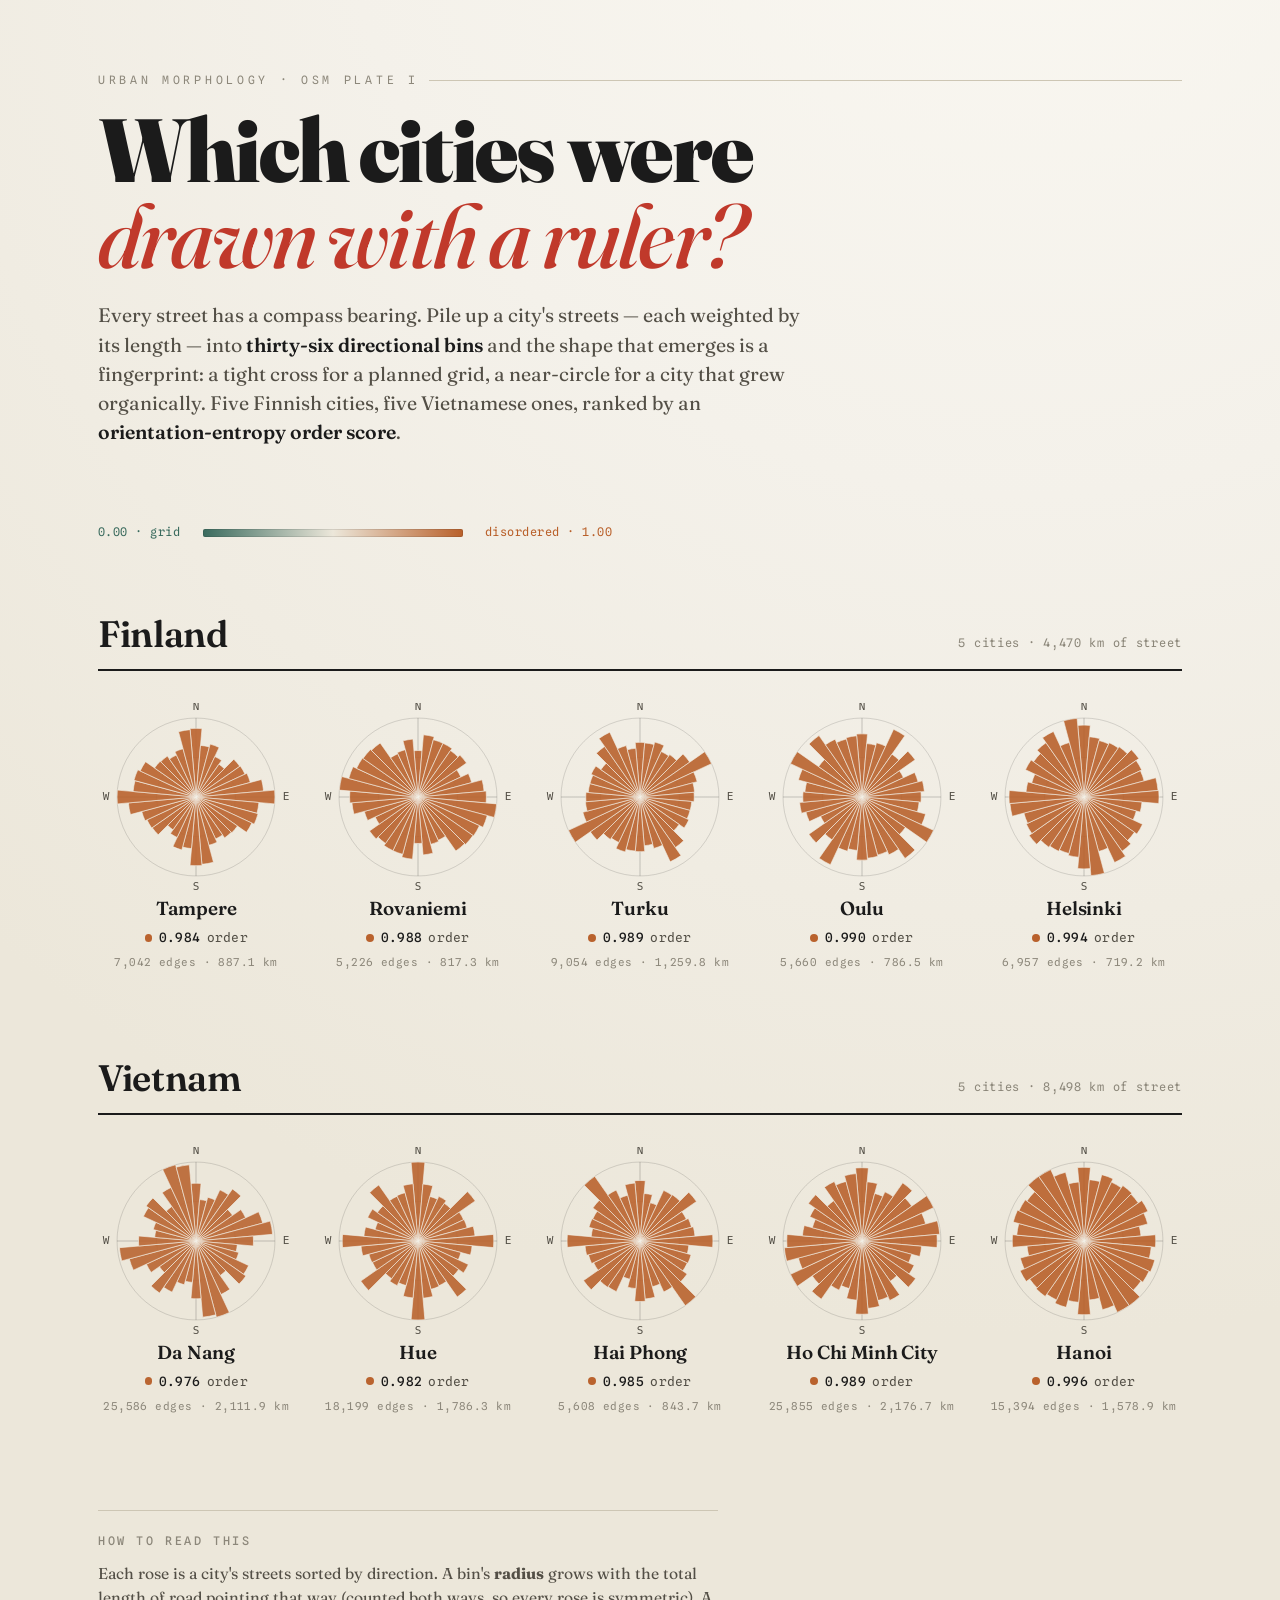
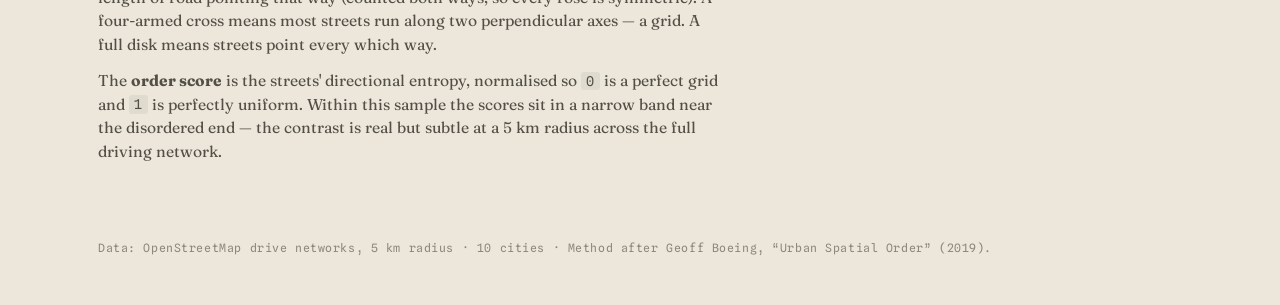
==== index.html @ ff9f31f8 "Street-orientation roses: Finland vs. Vietnam (interactive static site) Co-Authored-By: Claude Opus " ====
<!DOCTYPE html>
<html lang="en">
<head>
<meta charset="utf-8">
<meta name="viewport" content="width=device-width, initial-scale=1">
<title>Street Orientations — Finland vs. Vietnam</title>
<meta name="description" content="Length-weighted street-bearing rose plots for five Finnish and five Vietnamese cities, with an orientation-entropy order score.">
<link rel="preconnect" href="https://fonts.googleapis.com">
<link rel="preconnect" href="https://fonts.gstatic.com" crossorigin>
<link href="https://fonts.googleapis.com/css2?family=Fraunces:opsz,wght@9..144,400;9..144,500;9..144,600;9..144,900&family=Spline+Sans+Mono:wght@400;500&display=swap" rel="stylesheet">
<style>
  :root{
    --paper:#f4f1ea;
    --paper-deep:#ece7da;
    --ink:#1b1b1b;
    --ink-soft:#534f46;
    --ink-faint:#8c877a;
    --rule:#cdc6b4;
    --accent:#c0392b;           /* the project red */
    --grid:#3a6b5e;             /* "more ordered" end */
    --chaos:#b9602a;            /* "more disordered" end */
    --maxw:1180px;
  }
  *{box-sizing:border-box;}
  html{-webkit-text-size-adjust:100%;}
  body{
    margin:0;
    background:
      radial-gradient(120% 80% at 80% -10%, #faf8f2 0%, var(--paper) 45%, var(--paper-deep) 100%);
    color:var(--ink);
    font-family:"Fraunces", Georgia, serif;
    font-optical-sizing:auto;
    line-height:1.5;
    text-rendering:optimizeLegibility;
    -webkit-font-smoothing:antialiased;
  }
  .mono{font-family:"Spline Sans Mono", ui-monospace, monospace;}

  /* ---- masthead ---- */
  header.masthead{
    max-width:var(--maxw);
    margin:0 auto;
    padding:clamp(2.2rem,6vw,4.5rem) clamp(1.2rem,5vw,3rem) clamp(1.4rem,3vw,2.2rem);
  }
  .kicker{
    font-family:"Spline Sans Mono", monospace;
    font-size:.72rem;
    letter-spacing:.32em;
    text-transform:uppercase;
    color:var(--ink-faint);
    display:flex;
    gap:.9em;
    align-items:center;
    margin:0 0 1.1rem;
  }
  .kicker::after{content:"";flex:1;height:1px;background:var(--rule);}
  h1{
    font-weight:900;
    font-size:clamp(2.6rem,8vw,5.6rem);
    line-height:.96;
    letter-spacing:-.02em;
    margin:0;
    max-width:14ch;
  }
  h1 em{font-style:italic;font-weight:500;color:var(--accent);}
  .standfirst{
    margin:1.4rem 0 0;
    max-width:54ch;
    font-size:clamp(1.02rem,1.6vw,1.22rem);
    color:var(--ink-soft);
  }
  .standfirst b{font-weight:600;color:var(--ink);}

  /* ---- order-score legend ---- */
  .legend{
    max-width:var(--maxw);
    margin:clamp(1.6rem,4vw,2.6rem) auto 0;
    padding:0 clamp(1.2rem,5vw,3rem);
    display:flex;
    flex-wrap:wrap;
    gap:.6rem 1.4rem;
    align-items:center;
  }
  .scalebar{
    height:.5rem;width:min(260px,42vw);border-radius:2px;
    background:linear-gradient(90deg,var(--grid),var(--paper-deep) 50%,var(--chaos));
    box-shadow:inset 0 0 0 1px rgba(27,27,27,.12);
  }
  .legend .lab{font-family:"Spline Sans Mono",monospace;font-size:.74rem;letter-spacing:.04em;color:var(--ink-soft);}
  .legend .lab.lo{color:var(--grid);}
  .legend .lab.hi{color:var(--chaos);}

  /* ---- country plates ---- */
  main{max-width:var(--maxw);margin:0 auto;padding:0 clamp(1.2rem,5vw,3rem) 4rem;}
  .plate{margin-top:clamp(2.4rem,6vw,4rem);}
  .plate-head{
    display:flex;align-items:baseline;gap:1rem;
    border-bottom:2px solid var(--ink);
    padding-bottom:.5rem;margin-bottom:1.6rem;
  }
  .plate-head h2{
    font-size:clamp(1.5rem,3.2vw,2.3rem);font-weight:600;margin:0;letter-spacing:-.01em;
  }
  .plate-head .meta{font-family:"Spline Sans Mono",monospace;font-size:.74rem;color:var(--ink-faint);letter-spacing:.06em;margin-left:auto;}

  .roses{
    display:grid;
    grid-template-columns:repeat(auto-fill,minmax(190px,1fr));
    gap:clamp(1rem,2.4vw,2rem) clamp(.8rem,2vw,1.6rem);
  }
  figure.rose{
    margin:0;display:flex;flex-direction:column;align-items:center;gap:.5rem;
    padding:.4rem .2rem .9rem;border-radius:4px;
    transition:background .25s ease;cursor:default;
  }
  figure.rose:hover,figure.rose:focus-within{background:rgba(27,27,27,.035);}
  figure.rose canvas{width:100%;height:auto;aspect-ratio:1;max-width:188px;display:block;}
  .city{font-size:1.18rem;font-weight:600;letter-spacing:-.01em;line-height:1.1;text-align:center;}
  .score{
    font-family:"Spline Sans Mono",monospace;font-size:.8rem;letter-spacing:.02em;
    display:flex;align-items:center;gap:.5em;color:var(--ink-soft);
  }
  .score .dot{width:.62em;height:.62em;border-radius:50%;flex:none;}
  .score .val{font-weight:500;color:var(--ink);}
  .stat{font-family:"Spline Sans Mono",monospace;font-size:.68rem;color:var(--ink-faint);letter-spacing:.04em;}

  /* ---- method note + footer ---- */
  .note{
    max-width:62ch;margin:clamp(3rem,7vw,5rem) 0 0;
    font-size:.98rem;color:var(--ink-soft);
    border-top:1px solid var(--rule);padding-top:1.4rem;
  }
  .note h3{font-family:"Spline Sans Mono",monospace;font-size:.74rem;letter-spacing:.22em;text-transform:uppercase;color:var(--ink-faint);font-weight:500;margin:0 0 .7rem;}
  .note p{margin:0 0 .8rem;}
  .note code{font-family:"Spline Sans Mono",monospace;font-size:.86em;background:rgba(27,27,27,.06);padding:.1em .4em;border-radius:3px;}
  footer{max-width:var(--maxw);margin:0 auto;padding:0 clamp(1.2rem,5vw,3rem) 3rem;color:var(--ink-faint);font-family:"Spline Sans Mono",monospace;font-size:.72rem;letter-spacing:.05em;}
  footer a{color:var(--ink-soft);}

  .loading{max-width:var(--maxw);margin:3rem auto;padding:0 3rem;color:var(--ink-faint);font-family:"Spline Sans Mono",monospace;}

  @media (prefers-reduced-motion:reduce){
    *{transition:none!important;animation:none!important;}
  }
</style>
</head>
<body>
<header class="masthead">
  <p class="kicker">Urban Morphology · OSM Plate I</p>
  <h1 id="title">Which cities were <em>drawn with a ruler?</em></h1>
  <p class="standfirst" id="standfirst">
    Every street has a compass bearing. Pile up a city's streets — each weighted by its
    length — into <b>thirty-six directional bins</b> and the shape that emerges is a fingerprint:
    a tight cross for a planned grid, a near-circle for a city that grew organically.
    Five Finnish cities, five Vietnamese ones, ranked by an <b>orientation-entropy order score</b>.
  </p>
</header>

<div class="legend" aria-hidden="true">
  <span class="lab lo">0.00 · grid</span>
  <span class="scalebar"></span>
  <span class="lab hi">disordered · 1.00</span>
</div>

<main id="plates">
  <p class="loading">Drawing roses…</p>
</main>

<footer>
  <span id="srcline">Data: OpenStreetMap drive networks, 5 km radius · </span>
  Method after Geoff Boeing, “Urban Spatial Order” (2019).
</footer>

<script>
const NS = 36;                 // bins
const TAU = Math.PI * 2;

// Map order score (0..1) onto the grid→chaos diverging colour, matching the legend.
function scoreColor(s){
  // anchor points in the same family as --grid / --chaos
  const grid  = [58,107,94];   // #3a6b5e
  const paper = [205,198,180];
  const chaos = [185,96,42];   // #b9602a
  let a,b,t;
  if(s < 0.5){ a=grid; b=paper; t=s/0.5; }
  else       { a=paper; b=chaos; t=(s-0.5)/0.5; }
  const m=i=>Math.round(a[i]+(b[i]-a[i])*t);
  return `rgb(${m(0)},${m(1)},${m(2)})`;
}

// Draw one length-weighted rose. Compass convention: bin i centred on i*10°,
// North up, clockwise — identical to the matplotlib version.
function drawRose(canvas, dist, color){
  const dpr = Math.min(window.devicePixelRatio||1, 2);
  const size = 188;
  canvas.width = size*dpr; canvas.height = size*dpr;
  const ctx = canvas.getContext("2d");
  ctx.scale(dpr,dpr);
  const cx=size/2, cy=size/2, R=size*0.42;
  const maxw = Math.max(...dist, 1e-9);

  // faint compass rings + cardinal ticks
  ctx.strokeStyle="rgba(27,27,27,0.14)";
  ctx.lineWidth=1;
  for(const f of [0.5,1.0]){
    ctx.beginPath(); ctx.arc(cx,cy,R*f,0,TAU); ctx.stroke();
  }
  ctx.strokeStyle="rgba(27,27,27,0.22)";
  for(let k=0;k<4;k++){
    const ang=-Math.PI/2 + k*Math.PI/2;        // N,E,S,W in screen space
    ctx.beginPath();
    ctx.moveTo(cx,cy);
    ctx.lineTo(cx+Math.cos(ang)*R, cy+Math.sin(ang)*R);
    ctx.stroke();
  }

  // wedges
  const bin = TAU/NS;
  for(let i=0;i<NS;i++){
    const r = R*Math.sqrt(dist[i]/maxw);       // sqrt → area-proportional, like a histogram on a disk
    if(r<=0) continue;
    // compass angle of bin centre = i*10°, North up & clockwise:
    const centre = -Math.PI/2 + (i*bin);       // screen: 0 at North, increasing clockwise
    const a0 = centre - bin/2, a1 = centre + bin/2;
    ctx.beginPath();
    ctx.moveTo(cx,cy);
    ctx.arc(cx,cy,r,a0,a1);
    ctx.closePath();
    ctx.fillStyle=color;
    ctx.globalAlpha=0.9;
    ctx.fill();
    ctx.globalAlpha=1;
    ctx.strokeStyle="#f4f1ea";   /* paper, to separate adjacent wedges */
    ctx.lineWidth=0.6;
    ctx.stroke();
  }

  // cardinal letters
  ctx.fillStyle="#534f46";
  ctx.font="500 11px 'Spline Sans Mono', monospace";
  ctx.textAlign="center"; ctx.textBaseline="middle";
  const off=R+11;
  ctx.fillText("N",cx,cy-off);
  ctx.fillText("S",cx,cy+off);
  ctx.fillText("E",cx+off,cy);
  ctx.fillText("W",cx-off,cy);
}

function plate(country, cities){
  const sec=document.createElement("section");
  sec.className="plate";
  const totalKm = cities.reduce((s,c)=>s+(c.total_km||0),0);
  sec.innerHTML=`
    <div class="plate-head">
      <h2>${country}</h2>
      <span class="meta">${cities.length} cities · ${Math.round(totalKm).toLocaleString()} km of street</span>
    </div>
    <div class="roses"></div>`;
  const grid=sec.querySelector(".roses");
  for(const c of cities){
    const fig=document.createElement("figure");
    fig.className="rose";
    fig.tabIndex=0;
    const col=scoreColor(c.order_score);
    fig.innerHTML=`
      <canvas role="img" aria-label="${c.name}: order score ${c.order_score.toFixed(2)}"></canvas>
      <figcaption class="city">${c.name}</figcaption>
      <div class="score"><span class="dot" style="background:${col}"></span><span class="val">${c.order_score.toFixed(3)}</span> order</div>
      <div class="stat">${c.edges.toLocaleString()} edges · ${c.total_km.toLocaleString()} km</div>`;
    grid.appendChild(fig);
    drawRose(fig.querySelector("canvas"), c.dist, col);
  }
  return sec;
}

fetch("data.json")
  .then(r=>{ if(!r.ok) throw new Error(r.status); return r.json(); })
  .then(d=>{
    document.title = d.title + " — Finland vs. Vietnam";
    document.getElementById("srcline").textContent =
      `Data: OpenStreetMap drive networks, 5 km radius · ${d.cities.length} cities · `;
    const main=document.getElementById("plates");
    main.innerHTML="";
    // order: most-ordered first within each country, countries in data order
    const order = ["Finland","Vietnam"];
    const present = [...new Set(d.cities.map(c=>c.country))];
    const seq = [...order.filter(c=>present.includes(c)), ...present.filter(c=>!order.includes(c))];
    for(const country of seq){
      const cs=d.cities.filter(c=>c.country===country)
                       .sort((a,b)=>a.order_score-b.order_score);
      main.appendChild(plate(country,cs));
    }
    // method note
    const note=document.createElement("aside");
    note.className="note";
    note.innerHTML=`
      <h3>How to read this</h3>
      <p>Each rose is a city's streets sorted by direction. A bin's <b>radius</b> grows with the
      total length of road pointing that way (counted both ways, so every rose is symmetric).
      A four-armed cross means most streets run along two perpendicular axes — a grid.
      A full disk means streets point every which way.</p>
      <p>The <b>order score</b> is the streets' directional entropy, normalised so
      <code>0</code> is a perfect grid and <code>1</code> is perfectly uniform. Within this
      sample the scores sit in a narrow band near the disordered end — the contrast is real but
      subtle at a 5&nbsp;km radius across the full driving network.</p>`;
    main.appendChild(note);
  })
  .catch(e=>{
    document.getElementById("plates").innerHTML=
      `<p class="loading">Couldn't load <code>data.json</code> (${e.message}). Serve this folder over HTTP, e.g. <code>python -m http.server</code>, rather than opening the file directly.</p>`;
  });
</script>
</body>
</html>
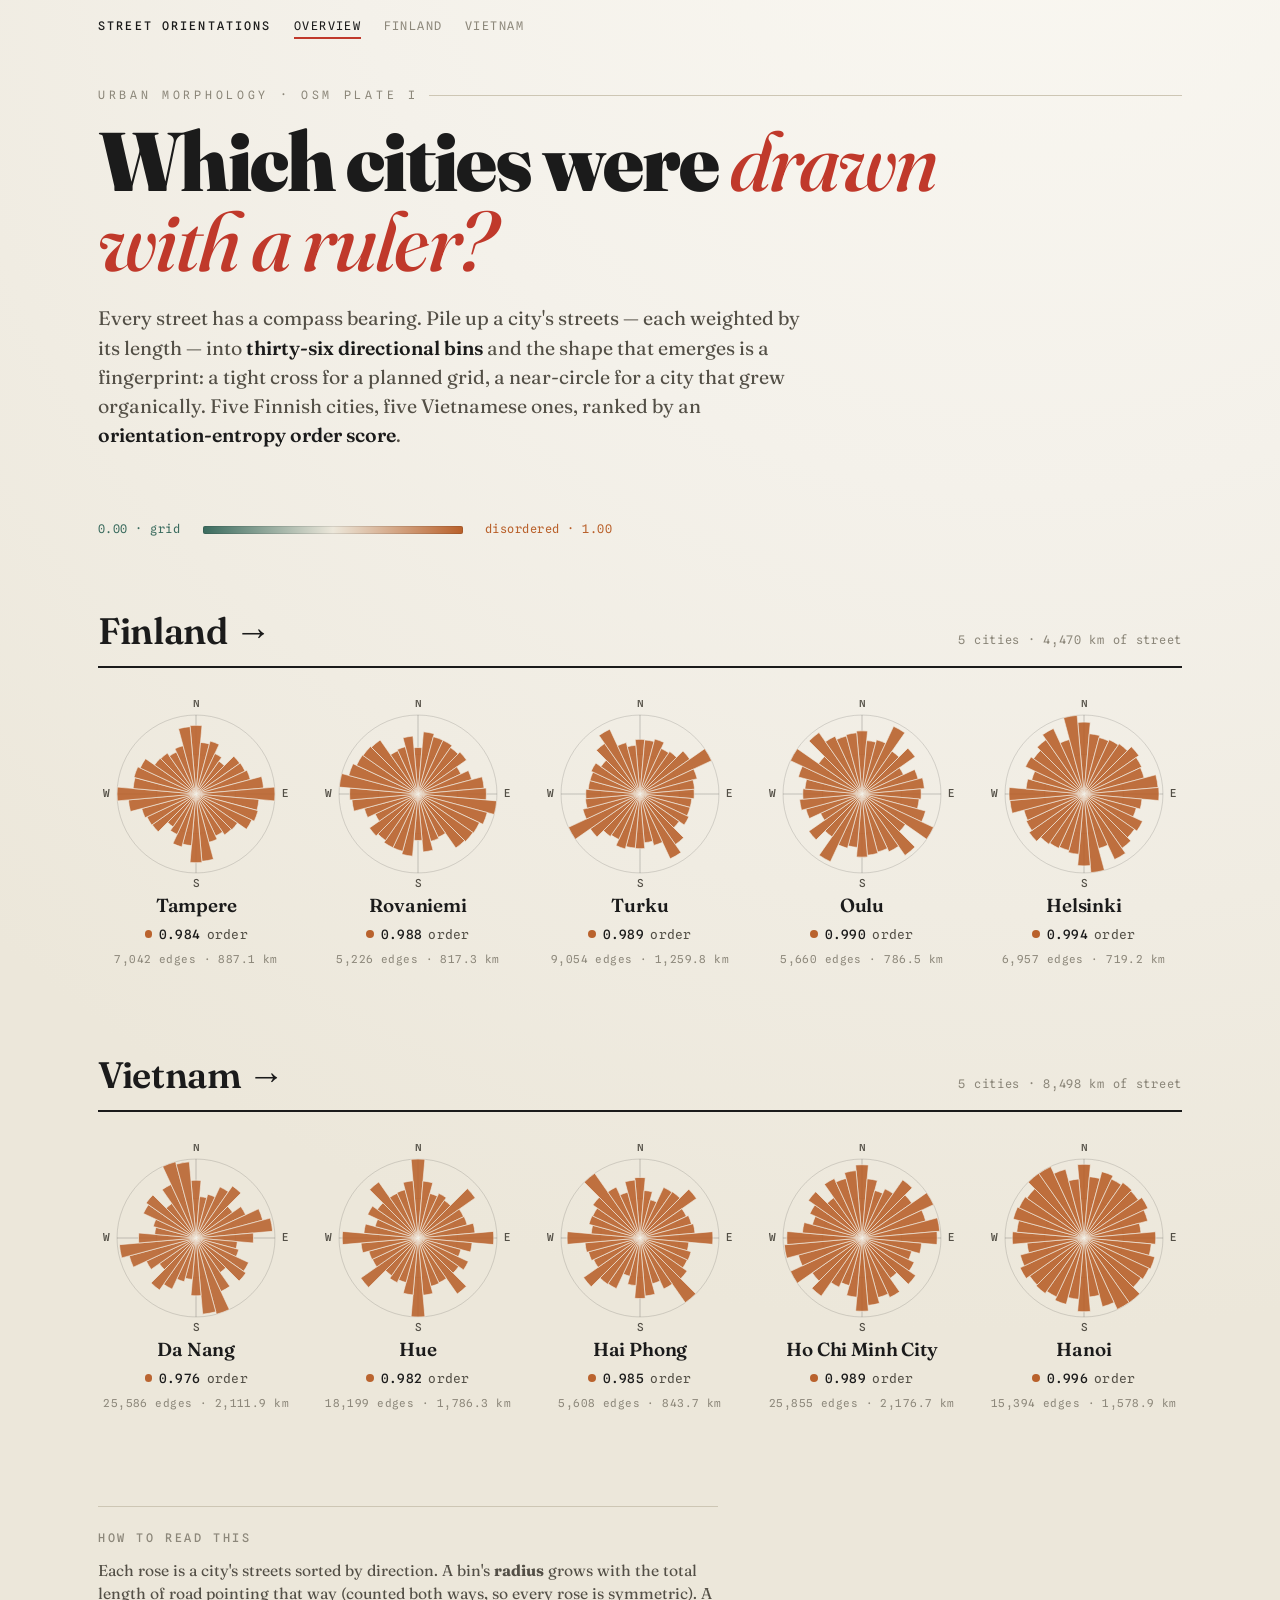
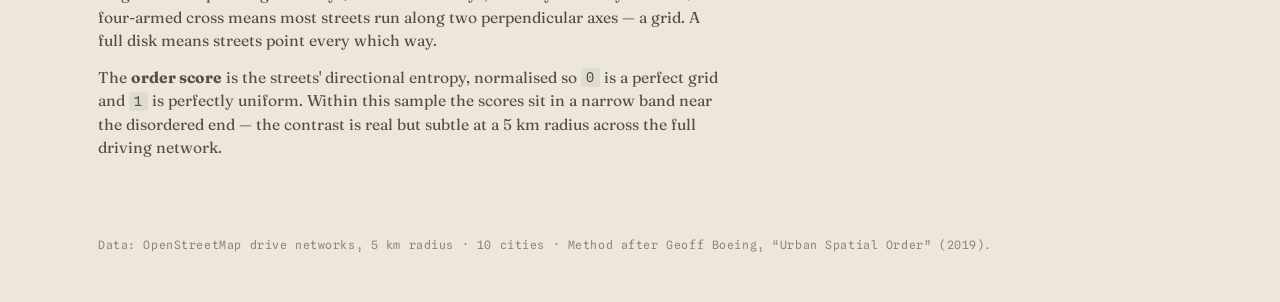
==== commit aebbf55f: "Add per-country detail pages (Finland, Vietnam) + shared assets Overview stays at index; finland.htm" ====
--- a/index.html
+++ b/index.html
@@ -8,146 +8,20 @@
 <link rel="preconnect" href="https://fonts.googleapis.com">
 <link rel="preconnect" href="https://fonts.gstatic.com" crossorigin>
 <link href="https://fonts.googleapis.com/css2?family=Fraunces:opsz,wght@9..144,400;9..144,500;9..144,600;9..144,900&family=Spline+Sans+Mono:wght@400;500&display=swap" rel="stylesheet">
-<style>
-  :root{
-    --paper:#f4f1ea;
-    --paper-deep:#ece7da;
-    --ink:#1b1b1b;
-    --ink-soft:#534f46;
-    --ink-faint:#8c877a;
-    --rule:#cdc6b4;
-    --accent:#c0392b;           /* the project red */
-    --grid:#3a6b5e;             /* "more ordered" end */
-    --chaos:#b9602a;            /* "more disordered" end */
-    --maxw:1180px;
-  }
-  *{box-sizing:border-box;}
-  html{-webkit-text-size-adjust:100%;}
-  body{
-    margin:0;
-    background:
-      radial-gradient(120% 80% at 80% -10%, #faf8f2 0%, var(--paper) 45%, var(--paper-deep) 100%);
-    color:var(--ink);
-    font-family:"Fraunces", Georgia, serif;
-    font-optical-sizing:auto;
-    line-height:1.5;
-    text-rendering:optimizeLegibility;
-    -webkit-font-smoothing:antialiased;
-  }
-  .mono{font-family:"Spline Sans Mono", ui-monospace, monospace;}
-
-  /* ---- masthead ---- */
-  header.masthead{
-    max-width:var(--maxw);
-    margin:0 auto;
-    padding:clamp(2.2rem,6vw,4.5rem) clamp(1.2rem,5vw,3rem) clamp(1.4rem,3vw,2.2rem);
-  }
-  .kicker{
-    font-family:"Spline Sans Mono", monospace;
-    font-size:.72rem;
-    letter-spacing:.32em;
-    text-transform:uppercase;
-    color:var(--ink-faint);
-    display:flex;
-    gap:.9em;
-    align-items:center;
-    margin:0 0 1.1rem;
-  }
-  .kicker::after{content:"";flex:1;height:1px;background:var(--rule);}
-  h1{
-    font-weight:900;
-    font-size:clamp(2.6rem,8vw,5.6rem);
-    line-height:.96;
-    letter-spacing:-.02em;
-    margin:0;
-    max-width:14ch;
-  }
-  h1 em{font-style:italic;font-weight:500;color:var(--accent);}
-  .standfirst{
-    margin:1.4rem 0 0;
-    max-width:54ch;
-    font-size:clamp(1.02rem,1.6vw,1.22rem);
-    color:var(--ink-soft);
-  }
-  .standfirst b{font-weight:600;color:var(--ink);}
-
-  /* ---- order-score legend ---- */
-  .legend{
-    max-width:var(--maxw);
-    margin:clamp(1.6rem,4vw,2.6rem) auto 0;
-    padding:0 clamp(1.2rem,5vw,3rem);
-    display:flex;
-    flex-wrap:wrap;
-    gap:.6rem 1.4rem;
-    align-items:center;
-  }
-  .scalebar{
-    height:.5rem;width:min(260px,42vw);border-radius:2px;
-    background:linear-gradient(90deg,var(--grid),var(--paper-deep) 50%,var(--chaos));
-    box-shadow:inset 0 0 0 1px rgba(27,27,27,.12);
-  }
-  .legend .lab{font-family:"Spline Sans Mono",monospace;font-size:.74rem;letter-spacing:.04em;color:var(--ink-soft);}
-  .legend .lab.lo{color:var(--grid);}
-  .legend .lab.hi{color:var(--chaos);}
-
-  /* ---- country plates ---- */
-  main{max-width:var(--maxw);margin:0 auto;padding:0 clamp(1.2rem,5vw,3rem) 4rem;}
-  .plate{margin-top:clamp(2.4rem,6vw,4rem);}
-  .plate-head{
-    display:flex;align-items:baseline;gap:1rem;
-    border-bottom:2px solid var(--ink);
-    padding-bottom:.5rem;margin-bottom:1.6rem;
-  }
-  .plate-head h2{
-    font-size:clamp(1.5rem,3.2vw,2.3rem);font-weight:600;margin:0;letter-spacing:-.01em;
-  }
-  .plate-head .meta{font-family:"Spline Sans Mono",monospace;font-size:.74rem;color:var(--ink-faint);letter-spacing:.06em;margin-left:auto;}
-
-  .roses{
-    display:grid;
-    grid-template-columns:repeat(auto-fill,minmax(190px,1fr));
-    gap:clamp(1rem,2.4vw,2rem) clamp(.8rem,2vw,1.6rem);
-  }
-  figure.rose{
-    margin:0;display:flex;flex-direction:column;align-items:center;gap:.5rem;
-    padding:.4rem .2rem .9rem;border-radius:4px;
-    transition:background .25s ease;cursor:default;
-  }
-  figure.rose:hover,figure.rose:focus-within{background:rgba(27,27,27,.035);}
-  figure.rose canvas{width:100%;height:auto;aspect-ratio:1;max-width:188px;display:block;}
-  .city{font-size:1.18rem;font-weight:600;letter-spacing:-.01em;line-height:1.1;text-align:center;}
-  .score{
-    font-family:"Spline Sans Mono",monospace;font-size:.8rem;letter-spacing:.02em;
-    display:flex;align-items:center;gap:.5em;color:var(--ink-soft);
-  }
-  .score .dot{width:.62em;height:.62em;border-radius:50%;flex:none;}
-  .score .val{font-weight:500;color:var(--ink);}
-  .stat{font-family:"Spline Sans Mono",monospace;font-size:.68rem;color:var(--ink-faint);letter-spacing:.04em;}
-
-  /* ---- method note + footer ---- */
-  .note{
-    max-width:62ch;margin:clamp(3rem,7vw,5rem) 0 0;
-    font-size:.98rem;color:var(--ink-soft);
-    border-top:1px solid var(--rule);padding-top:1.4rem;
-  }
-  .note h3{font-family:"Spline Sans Mono",monospace;font-size:.74rem;letter-spacing:.22em;text-transform:uppercase;color:var(--ink-faint);font-weight:500;margin:0 0 .7rem;}
-  .note p{margin:0 0 .8rem;}
-  .note code{font-family:"Spline Sans Mono",monospace;font-size:.86em;background:rgba(27,27,27,.06);padding:.1em .4em;border-radius:3px;}
-  footer{max-width:var(--maxw);margin:0 auto;padding:0 clamp(1.2rem,5vw,3rem) 3rem;color:var(--ink-faint);font-family:"Spline Sans Mono",monospace;font-size:.72rem;letter-spacing:.05em;}
-  footer a{color:var(--ink-soft);}
-
-  .loading{max-width:var(--maxw);margin:3rem auto;padding:0 3rem;color:var(--ink-faint);font-family:"Spline Sans Mono",monospace;}
-
-  @media (prefers-reduced-motion:reduce){
-    *{transition:none!important;animation:none!important;}
-  }
-</style>
+<link rel="stylesheet" href="app.css">
 </head>
 <body>
+<nav class="top">
+  <span class="brand">Street Orientations</span>
+  <a href="index.html" aria-current="page">Overview</a>
+  <a href="finland.html">Finland</a>
+  <a href="vietnam.html">Vietnam</a>
+</nav>
+
 <header class="masthead">
   <p class="kicker">Urban Morphology · OSM Plate I</p>
-  <h1 id="title">Which cities were <em>drawn with a ruler?</em></h1>
-  <p class="standfirst" id="standfirst">
+  <h1>Which cities were <em>drawn with a ruler?</em></h1>
+  <p class="standfirst">
     Every street has a compass bearing. Pile up a city's streets — each weighted by its
     length — into <b>thirty-six directional bins</b> and the shape that emerges is a fingerprint:
     a tight cross for a planned grid, a near-circle for a city that grew organically.
@@ -161,153 +35,54 @@
   <span class="lab hi">disordered · 1.00</span>
 </div>
 
-<main id="plates">
-  <p class="loading">Drawing roses…</p>
-</main>
+<main id="plates"><p class="loading">Drawing roses…</p></main>
 
 <footer>
   <span id="srcline">Data: OpenStreetMap drive networks, 5 km radius · </span>
   Method after Geoff Boeing, “Urban Spatial Order” (2019).
 </footer>
 
+<script src="app.js"></script>
 <script>
-const NS = 36;                 // bins
-const TAU = Math.PI * 2;
-
-// Map order score (0..1) onto the grid→chaos diverging colour, matching the legend.
-function scoreColor(s){
-  // anchor points in the same family as --grid / --chaos
-  const grid  = [58,107,94];   // #3a6b5e
-  const paper = [205,198,180];
-  const chaos = [185,96,42];   // #b9602a
-  let a,b,t;
-  if(s < 0.5){ a=grid; b=paper; t=s/0.5; }
-  else       { a=paper; b=chaos; t=(s-0.5)/0.5; }
-  const m=i=>Math.round(a[i]+(b[i]-a[i])*t);
-  return `rgb(${m(0)},${m(1)},${m(2)})`;
-}
-
-// Draw one length-weighted rose. Compass convention: bin i centred on i*10°,
-// North up, clockwise — identical to the matplotlib version.
-function drawRose(canvas, dist, color){
-  const dpr = Math.min(window.devicePixelRatio||1, 2);
-  const size = 188;
-  canvas.width = size*dpr; canvas.height = size*dpr;
-  const ctx = canvas.getContext("2d");
-  ctx.scale(dpr,dpr);
-  const cx=size/2, cy=size/2, R=size*0.42;
-  const maxw = Math.max(...dist, 1e-9);
-
-  // faint compass rings + cardinal ticks
-  ctx.strokeStyle="rgba(27,27,27,0.14)";
-  ctx.lineWidth=1;
-  for(const f of [0.5,1.0]){
-    ctx.beginPath(); ctx.arc(cx,cy,R*f,0,TAU); ctx.stroke();
+loadData().then(d=>{
+  document.title = d.title + " — Finland vs. Vietnam";
+  document.getElementById("srcline").textContent =
+    `Data: OpenStreetMap drive networks, 5 km radius · ${d.cities.length} cities · `;
+  const main=document.getElementById("plates");
+  main.innerHTML="";
+  const order=["Finland","Vietnam"];
+  const present=[...new Set(d.cities.map(c=>c.country))];
+  const seq=[...order.filter(c=>present.includes(c)), ...present.filter(c=>!order.includes(c))];
+  const slug = c => c.toLowerCase().replace(/[^a-z]/g,"");
+  for(const country of seq){
+    const cs=d.cities.filter(c=>c.country===country).sort((a,b)=>a.order_score-b.order_score);
+    const totalKm=cs.reduce((s,c)=>s+(c.total_km||0),0);
+    const sec=document.createElement("section");
+    sec.className="plate";
+    sec.innerHTML=`
+      <div class="plate-head">
+        <h2><a href="${slug(country)}.html">${country} →</a></h2>
+        <span class="meta">${cs.length} cities · ${Math.round(totalKm).toLocaleString()} km of street</span>
+      </div>
+      <div class="roses"></div>`;
+    const grid=sec.querySelector(".roses");
+    cs.forEach(c=>grid.appendChild(cityCard(c)));
+    main.appendChild(sec);
   }
-  ctx.strokeStyle="rgba(27,27,27,0.22)";
-  for(let k=0;k<4;k++){
-    const ang=-Math.PI/2 + k*Math.PI/2;        // N,E,S,W in screen space
-    ctx.beginPath();
-    ctx.moveTo(cx,cy);
-    ctx.lineTo(cx+Math.cos(ang)*R, cy+Math.sin(ang)*R);
-    ctx.stroke();
-  }
-
-  // wedges
-  const bin = TAU/NS;
-  for(let i=0;i<NS;i++){
-    const r = R*Math.sqrt(dist[i]/maxw);       // sqrt → area-proportional, like a histogram on a disk
-    if(r<=0) continue;
-    // compass angle of bin centre = i*10°, North up & clockwise:
-    const centre = -Math.PI/2 + (i*bin);       // screen: 0 at North, increasing clockwise
-    const a0 = centre - bin/2, a1 = centre + bin/2;
-    ctx.beginPath();
-    ctx.moveTo(cx,cy);
-    ctx.arc(cx,cy,r,a0,a1);
-    ctx.closePath();
-    ctx.fillStyle=color;
-    ctx.globalAlpha=0.9;
-    ctx.fill();
-    ctx.globalAlpha=1;
-    ctx.strokeStyle="#f4f1ea";   /* paper, to separate adjacent wedges */
-    ctx.lineWidth=0.6;
-    ctx.stroke();
-  }
-
-  // cardinal letters
-  ctx.fillStyle="#534f46";
-  ctx.font="500 11px 'Spline Sans Mono', monospace";
-  ctx.textAlign="center"; ctx.textBaseline="middle";
-  const off=R+11;
-  ctx.fillText("N",cx,cy-off);
-  ctx.fillText("S",cx,cy+off);
-  ctx.fillText("E",cx+off,cy);
-  ctx.fillText("W",cx-off,cy);
-}
-
-function plate(country, cities){
-  const sec=document.createElement("section");
-  sec.className="plate";
-  const totalKm = cities.reduce((s,c)=>s+(c.total_km||0),0);
-  sec.innerHTML=`
-    <div class="plate-head">
-      <h2>${country}</h2>
-      <span class="meta">${cities.length} cities · ${Math.round(totalKm).toLocaleString()} km of street</span>
-    </div>
-    <div class="roses"></div>`;
-  const grid=sec.querySelector(".roses");
-  for(const c of cities){
-    const fig=document.createElement("figure");
-    fig.className="rose";
-    fig.tabIndex=0;
-    const col=scoreColor(c.order_score);
-    fig.innerHTML=`
-      <canvas role="img" aria-label="${c.name}: order score ${c.order_score.toFixed(2)}"></canvas>
-      <figcaption class="city">${c.name}</figcaption>
-      <div class="score"><span class="dot" style="background:${col}"></span><span class="val">${c.order_score.toFixed(3)}</span> order</div>
-      <div class="stat">${c.edges.toLocaleString()} edges · ${c.total_km.toLocaleString()} km</div>`;
-    grid.appendChild(fig);
-    drawRose(fig.querySelector("canvas"), c.dist, col);
-  }
-  return sec;
-}
-
-fetch("data.json")
-  .then(r=>{ if(!r.ok) throw new Error(r.status); return r.json(); })
-  .then(d=>{
-    document.title = d.title + " — Finland vs. Vietnam";
-    document.getElementById("srcline").textContent =
-      `Data: OpenStreetMap drive networks, 5 km radius · ${d.cities.length} cities · `;
-    const main=document.getElementById("plates");
-    main.innerHTML="";
-    // order: most-ordered first within each country, countries in data order
-    const order = ["Finland","Vietnam"];
-    const present = [...new Set(d.cities.map(c=>c.country))];
-    const seq = [...order.filter(c=>present.includes(c)), ...present.filter(c=>!order.includes(c))];
-    for(const country of seq){
-      const cs=d.cities.filter(c=>c.country===country)
-                       .sort((a,b)=>a.order_score-b.order_score);
-      main.appendChild(plate(country,cs));
-    }
-    // method note
-    const note=document.createElement("aside");
-    note.className="note";
-    note.innerHTML=`
-      <h3>How to read this</h3>
-      <p>Each rose is a city's streets sorted by direction. A bin's <b>radius</b> grows with the
-      total length of road pointing that way (counted both ways, so every rose is symmetric).
-      A four-armed cross means most streets run along two perpendicular axes — a grid.
-      A full disk means streets point every which way.</p>
-      <p>The <b>order score</b> is the streets' directional entropy, normalised so
-      <code>0</code> is a perfect grid and <code>1</code> is perfectly uniform. Within this
-      sample the scores sit in a narrow band near the disordered end — the contrast is real but
-      subtle at a 5&nbsp;km radius across the full driving network.</p>`;
-    main.appendChild(note);
-  })
-  .catch(e=>{
-    document.getElementById("plates").innerHTML=
-      `<p class="loading">Couldn't load <code>data.json</code> (${e.message}). Serve this folder over HTTP, e.g. <code>python -m http.server</code>, rather than opening the file directly.</p>`;
-  });
+  const note=document.createElement("aside");
+  note.className="note";
+  note.innerHTML=`
+    <h3>How to read this</h3>
+    <p>Each rose is a city's streets sorted by direction. A bin's <b>radius</b> grows with the
+    total length of road pointing that way (counted both ways, so every rose is symmetric).
+    A four-armed cross means most streets run along two perpendicular axes — a grid.
+    A full disk means streets point every which way.</p>
+    <p>The <b>order score</b> is the streets' directional entropy, normalised so
+    <code>0</code> is a perfect grid and <code>1</code> is perfectly uniform. Within this
+    sample the scores sit in a narrow band near the disordered end — the contrast is real but
+    subtle at a 5&nbsp;km radius across the full driving network.</p>`;
+  main.appendChild(note);
+}).catch(e=>showLoadError(document.getElementById("plates"), e));
 </script>
 </body>
 </html>
--- a/app.css
+++ b/app.css
@@ -0,0 +1,133 @@
+:root{
+  --paper:#f4f1ea;
+  --paper-deep:#ece7da;
+  --ink:#1b1b1b;
+  --ink-soft:#534f46;
+  --ink-faint:#8c877a;
+  --rule:#cdc6b4;
+  --accent:#c0392b;           /* the project red */
+  --grid:#3a6b5e;             /* "more ordered" end */
+  --chaos:#b9602a;            /* "more disordered" end */
+  --maxw:1180px;
+}
+*{box-sizing:border-box;}
+html{-webkit-text-size-adjust:100%;}
+body{
+  margin:0;
+  background:
+    radial-gradient(120% 80% at 80% -10%, #faf8f2 0%, var(--paper) 45%, var(--paper-deep) 100%);
+  color:var(--ink);
+  font-family:"Fraunces", Georgia, serif;
+  font-optical-sizing:auto;
+  line-height:1.5;
+  text-rendering:optimizeLegibility;
+  -webkit-font-smoothing:antialiased;
+}
+.mono{font-family:"Spline Sans Mono", ui-monospace, monospace;}
+
+/* ---- top nav (shared) ---- */
+nav.top{
+  max-width:var(--maxw);
+  margin:0 auto;
+  padding:1.1rem clamp(1.2rem,5vw,3rem) 0;
+  display:flex;align-items:baseline;gap:1.4rem;flex-wrap:wrap;
+  font-family:"Spline Sans Mono", monospace;
+  font-size:.74rem;letter-spacing:.12em;text-transform:uppercase;
+}
+nav.top .brand{color:var(--ink);font-weight:500;letter-spacing:.18em;}
+nav.top a{color:var(--ink-faint);text-decoration:none;transition:color .2s ease;}
+nav.top a:hover{color:var(--accent);}
+nav.top a[aria-current="page"]{color:var(--ink);border-bottom:2px solid var(--accent);padding-bottom:2px;}
+nav.top .spacer{flex:1;}
+
+/* ---- masthead ---- */
+header.masthead{
+  max-width:var(--maxw);
+  margin:0 auto;
+  padding:clamp(1.6rem,4vw,3rem) clamp(1.2rem,5vw,3rem) clamp(1.4rem,3vw,2.2rem);
+}
+.kicker{
+  font-family:"Spline Sans Mono", monospace;
+  font-size:.72rem;letter-spacing:.32em;text-transform:uppercase;color:var(--ink-faint);
+  display:flex;gap:.9em;align-items:center;margin:0 0 1.1rem;
+}
+.kicker::after{content:"";flex:1;height:1px;background:var(--rule);}
+h1{
+  font-weight:900;font-size:clamp(2.4rem,7vw,5.2rem);line-height:.96;letter-spacing:-.02em;margin:0;max-width:15ch;
+}
+h1 em{font-style:italic;font-weight:500;color:var(--accent);}
+.standfirst{margin:1.4rem 0 0;max-width:54ch;font-size:clamp(1.02rem,1.6vw,1.22rem);color:var(--ink-soft);}
+.standfirst b{font-weight:600;color:var(--ink);}
+
+/* ---- order-score legend ---- */
+.legend{
+  max-width:var(--maxw);margin:clamp(1.4rem,3vw,2.2rem) auto 0;padding:0 clamp(1.2rem,5vw,3rem);
+  display:flex;flex-wrap:wrap;gap:.6rem 1.4rem;align-items:center;
+}
+.scalebar{
+  height:.5rem;width:min(260px,42vw);border-radius:2px;
+  background:linear-gradient(90deg,var(--grid),var(--paper-deep) 50%,var(--chaos));
+  box-shadow:inset 0 0 0 1px rgba(27,27,27,.12);
+}
+.legend .lab{font-family:"Spline Sans Mono",monospace;font-size:.74rem;letter-spacing:.04em;color:var(--ink-soft);}
+.legend .lab.lo{color:var(--grid);}
+.legend .lab.hi{color:var(--chaos);}
+
+/* ---- main + country plates ---- */
+main{max-width:var(--maxw);margin:0 auto;padding:0 clamp(1.2rem,5vw,3rem) 4rem;}
+.plate{margin-top:clamp(2.4rem,6vw,4rem);}
+.plate-head{display:flex;align-items:baseline;gap:1rem;border-bottom:2px solid var(--ink);padding-bottom:.5rem;margin-bottom:1.6rem;}
+.plate-head h2{font-size:clamp(1.5rem,3.2vw,2.3rem);font-weight:600;margin:0;letter-spacing:-.01em;}
+.plate-head h2 a{color:inherit;text-decoration:none;}
+.plate-head h2 a:hover{color:var(--accent);}
+.plate-head .meta{font-family:"Spline Sans Mono",monospace;font-size:.74rem;color:var(--ink-faint);letter-spacing:.06em;margin-left:auto;}
+
+.roses{display:grid;grid-template-columns:repeat(auto-fill,minmax(190px,1fr));gap:clamp(1rem,2.4vw,2rem) clamp(.8rem,2vw,1.6rem);}
+.roses.detail{grid-template-columns:repeat(auto-fill,minmax(248px,1fr));}
+figure.rose{margin:0;display:flex;flex-direction:column;align-items:center;gap:.5rem;padding:.4rem .2rem .9rem;border-radius:4px;transition:background .25s ease;}
+figure.rose:hover,figure.rose:focus-within{background:rgba(27,27,27,.035);}
+figure.rose canvas{width:100%;height:auto;aspect-ratio:1;max-width:188px;display:block;}
+.roses.detail figure.rose canvas{max-width:240px;}
+.city{font-size:1.18rem;font-weight:600;letter-spacing:-.01em;line-height:1.1;text-align:center;}
+.score{font-family:"Spline Sans Mono",monospace;font-size:.8rem;letter-spacing:.02em;display:flex;align-items:center;gap:.5em;color:var(--ink-soft);}
+.score .dot{width:.62em;height:.62em;border-radius:50%;flex:none;}
+.score .val{font-weight:500;color:var(--ink);}
+.stat{font-family:"Spline Sans Mono",monospace;font-size:.68rem;color:var(--ink-faint);letter-spacing:.04em;}
+.rank{font-family:"Spline Sans Mono",monospace;font-size:.66rem;color:var(--ink-faint);letter-spacing:.1em;text-transform:uppercase;}
+
+/* ---- summary "at a glance" block (country pages) ---- */
+.glance{
+  display:grid;grid-template-columns:repeat(auto-fit,minmax(150px,1fr));
+  gap:1.2rem 2rem;margin:clamp(1.6rem,4vw,2.4rem) 0 0;
+  border-top:1px solid var(--rule);border-bottom:1px solid var(--rule);padding:1.4rem 0;
+}
+.glance .figure{display:flex;flex-direction:column;gap:.25rem;}
+.glance .num{font-size:clamp(1.8rem,3.4vw,2.6rem);font-weight:600;line-height:1;letter-spacing:-.02em;}
+.glance .num.tint-lo{color:var(--grid);} .glance .num.tint-hi{color:var(--chaos);}
+.glance .cap{font-family:"Spline Sans Mono",monospace;font-size:.7rem;letter-spacing:.08em;text-transform:uppercase;color:var(--ink-faint);}
+.glance .cap b{color:var(--ink-soft);font-weight:500;}
+
+/* ---- prose + compare hook + note ---- */
+.prose{max-width:60ch;margin:clamp(1.8rem,4vw,2.6rem) 0 0;font-size:clamp(1.0rem,1.5vw,1.12rem);color:var(--ink-soft);}
+.prose p{margin:0 0 .9rem;} .prose b{color:var(--ink);font-weight:600;}
+.compare{
+  margin:clamp(2.2rem,5vw,3.4rem) 0 0;padding:1.3rem 1.5rem;border:1px solid var(--rule);border-radius:6px;
+  background:rgba(255,255,255,.35);display:flex;gap:1rem 1.5rem;align-items:center;flex-wrap:wrap;
+}
+.compare .txt{flex:1;min-width:16ch;}
+.compare .txt b{color:var(--ink);}
+.compare a.btn{
+  font-family:"Spline Sans Mono",monospace;font-size:.78rem;letter-spacing:.06em;text-decoration:none;
+  color:var(--paper);background:var(--ink);padding:.6rem 1.1rem;border-radius:4px;white-space:nowrap;transition:background .2s ease;
+}
+.compare a.btn:hover{background:var(--accent);}
+.note{max-width:62ch;margin:clamp(3rem,7vw,5rem) 0 0;font-size:.98rem;color:var(--ink-soft);border-top:1px solid var(--rule);padding-top:1.4rem;}
+.note h3{font-family:"Spline Sans Mono",monospace;font-size:.74rem;letter-spacing:.22em;text-transform:uppercase;color:var(--ink-faint);font-weight:500;margin:0 0 .7rem;}
+.note p{margin:0 0 .8rem;}
+.note code{font-family:"Spline Sans Mono",monospace;font-size:.86em;background:rgba(27,27,27,.06);padding:.1em .4em;border-radius:3px;}
+
+footer{max-width:var(--maxw);margin:0 auto;padding:0 clamp(1.2rem,5vw,3rem) 3rem;color:var(--ink-faint);font-family:"Spline Sans Mono",monospace;font-size:.72rem;letter-spacing:.05em;}
+footer a{color:var(--ink-soft);}
+.loading{max-width:var(--maxw);margin:3rem auto;padding:0 3rem;color:var(--ink-faint);font-family:"Spline Sans Mono",monospace;}
+
+@media (prefers-reduced-motion:reduce){*{transition:none!important;animation:none!important;}}
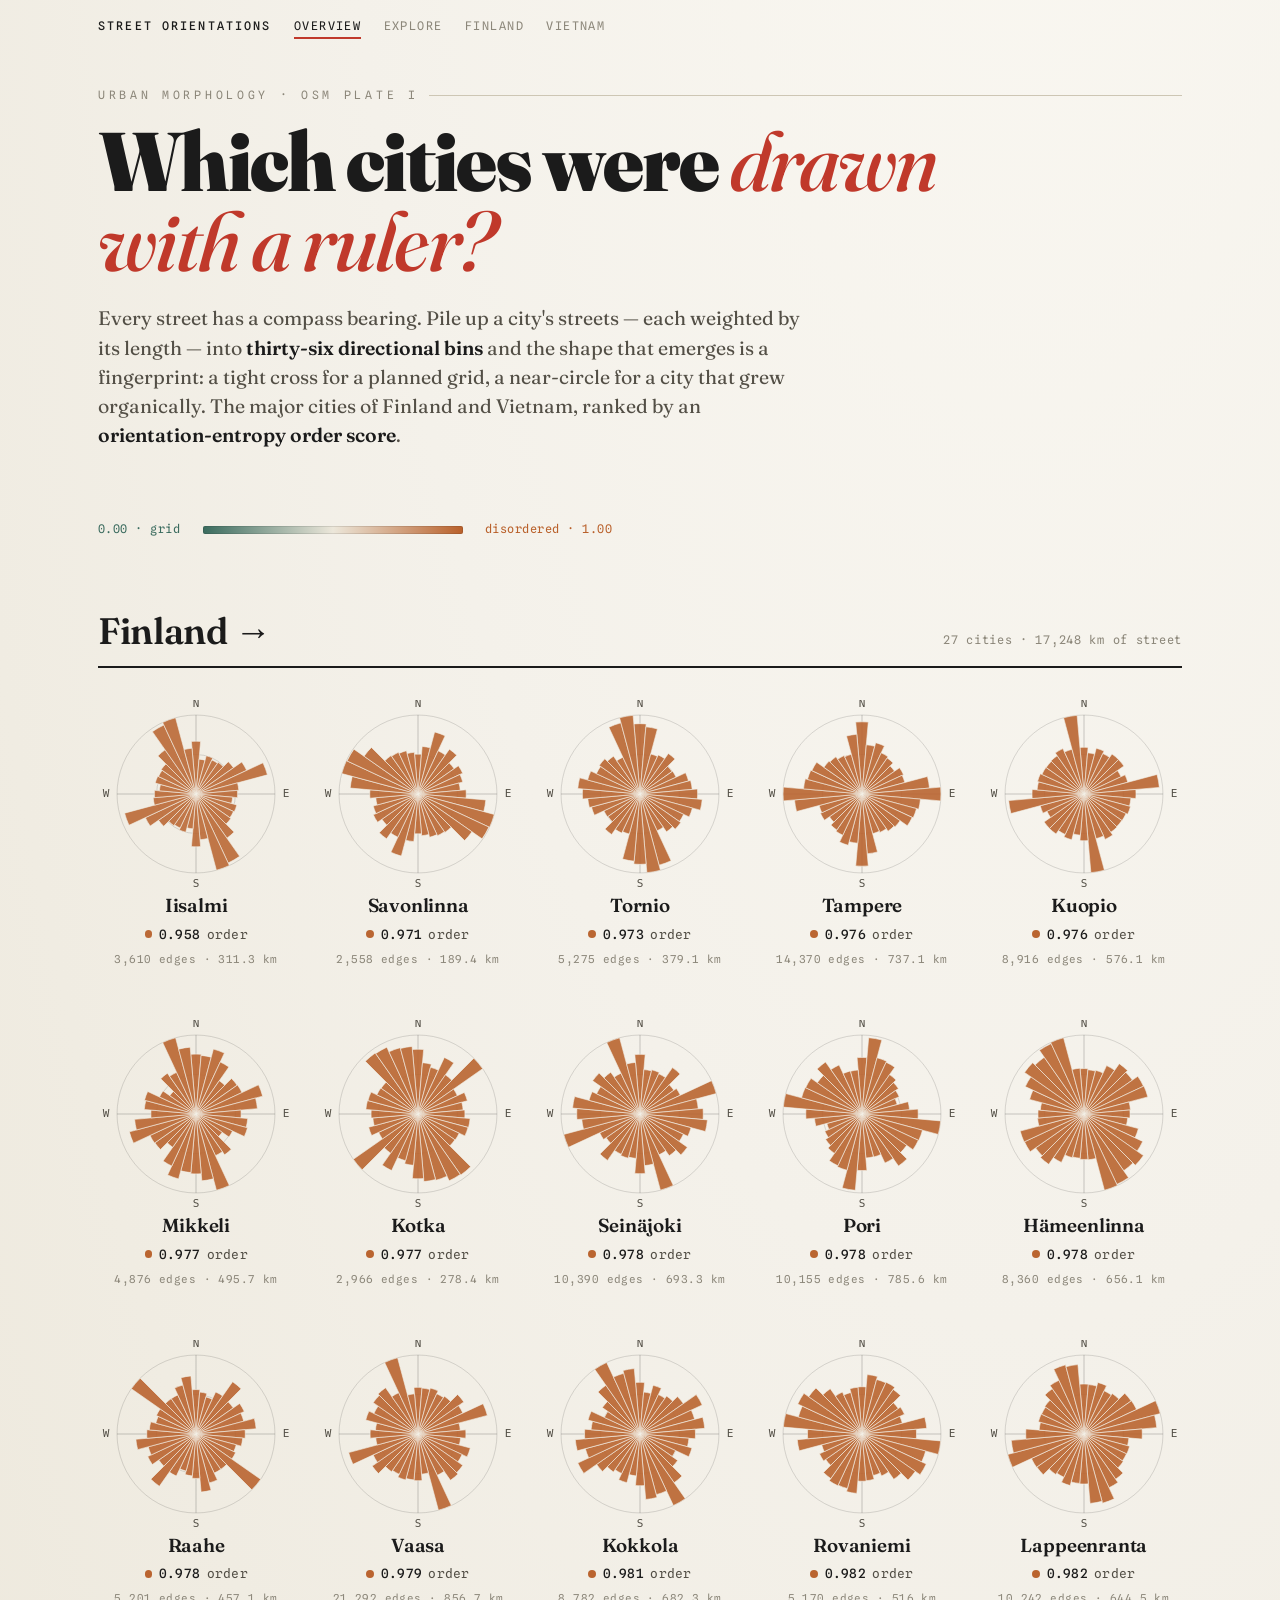
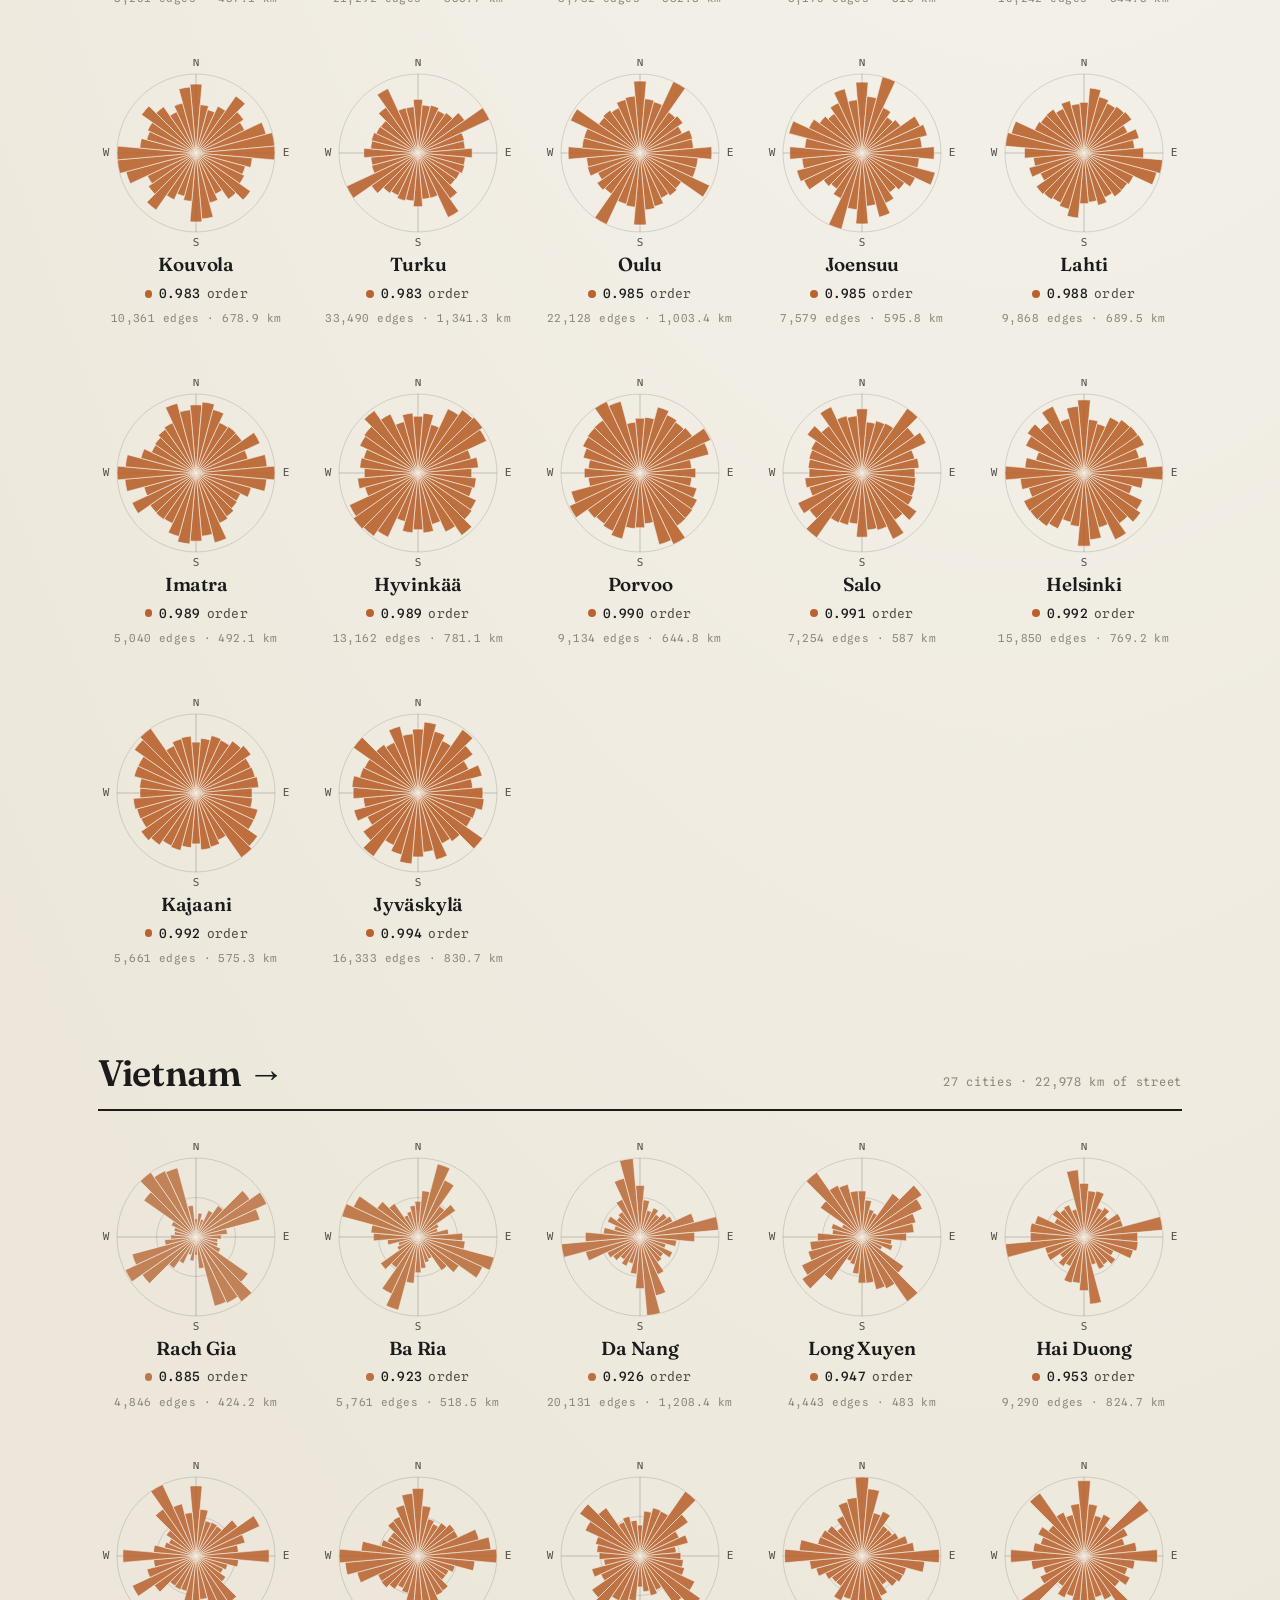
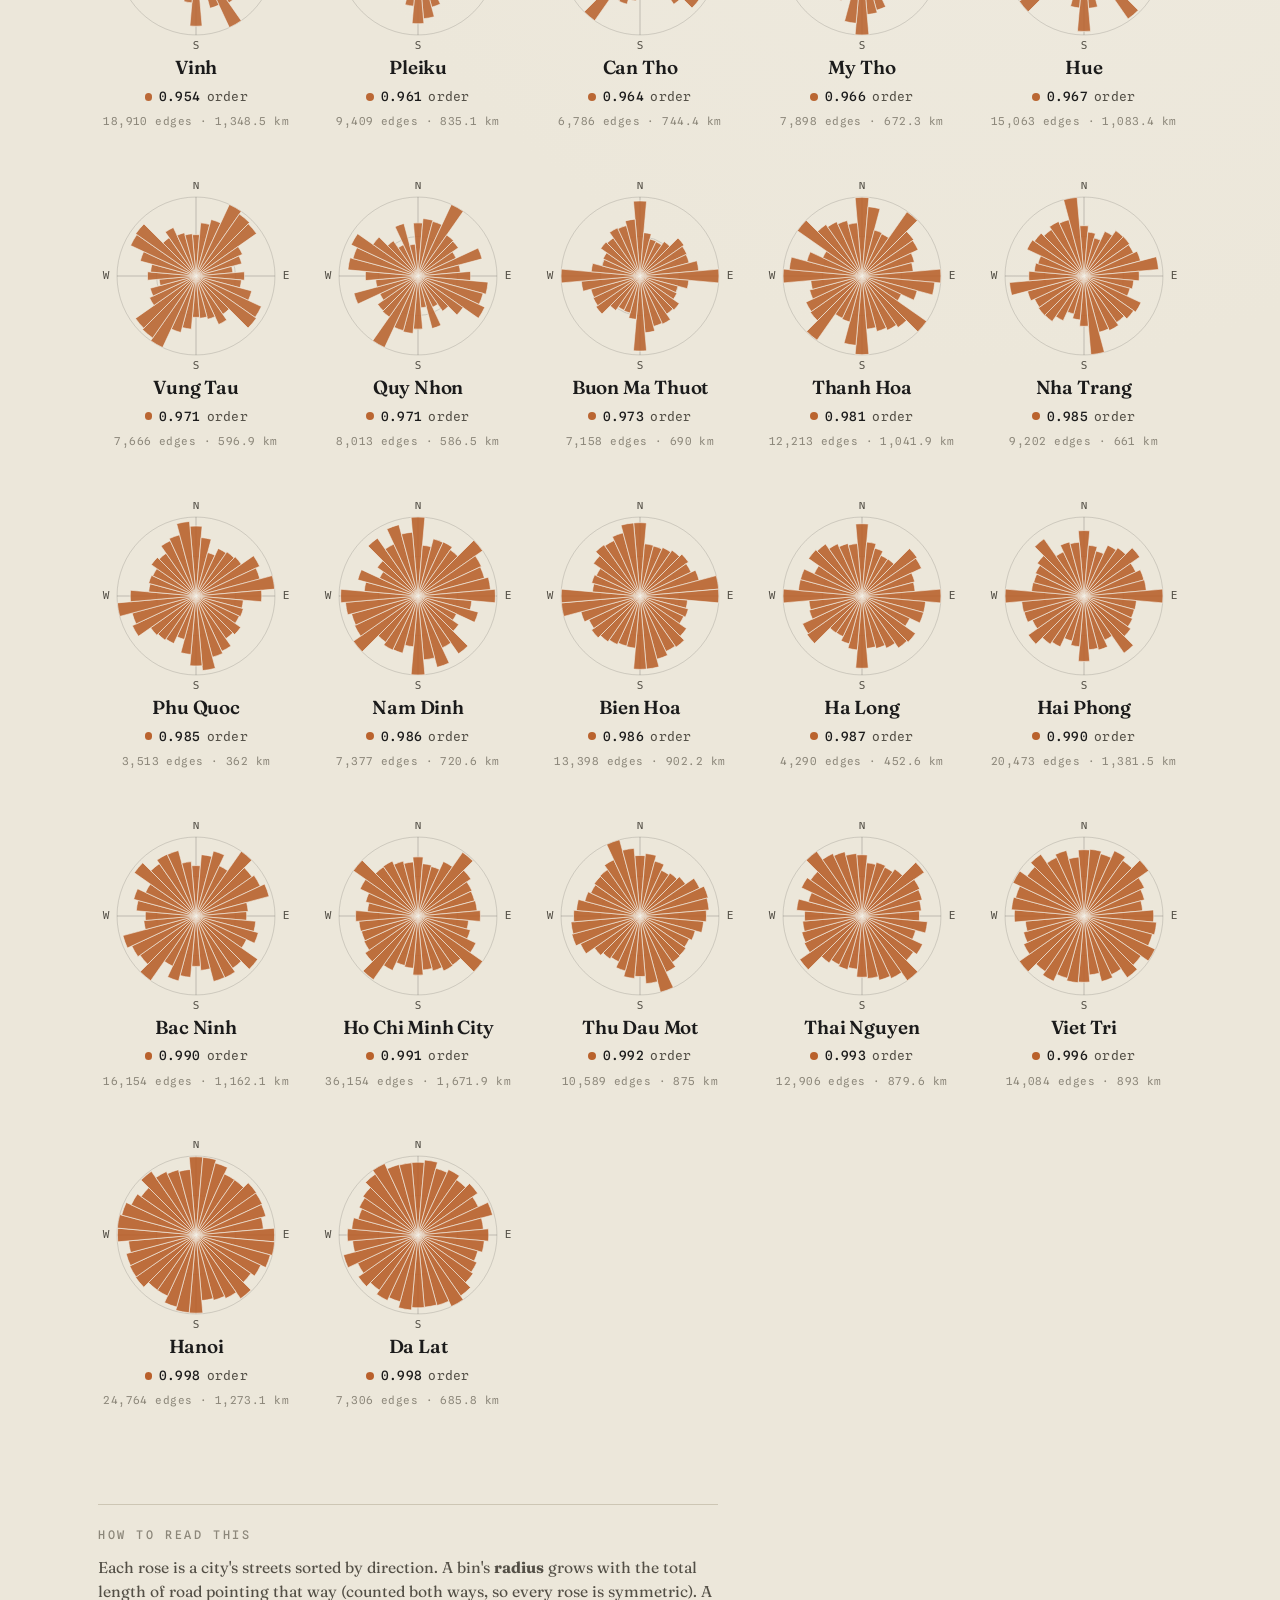
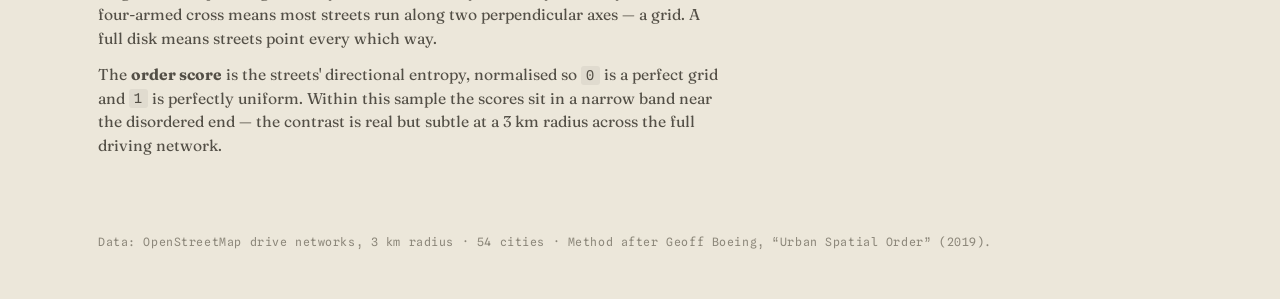
==== commit 029e53a2: "v2: 54 major cities, 3km disks, explore page" ====
--- a/index.html
+++ b/index.html
@@ -4,7 +4,7 @@
 <meta charset="utf-8">
 <meta name="viewport" content="width=device-width, initial-scale=1">
 <title>Street Orientations — Finland vs. Vietnam</title>
-<meta name="description" content="Length-weighted street-bearing rose plots for five Finnish and five Vietnamese cities, with an orientation-entropy order score.">
+<meta name="description" content="Length-weighted street-bearing rose plots for the major cities of Finland and Vietnam, with an orientation-entropy order score.">
 <link rel="preconnect" href="https://fonts.googleapis.com">
 <link rel="preconnect" href="https://fonts.gstatic.com" crossorigin>
 <link href="https://fonts.googleapis.com/css2?family=Fraunces:opsz,wght@9..144,400;9..144,500;9..144,600;9..144,900&family=Spline+Sans+Mono:wght@400;500&display=swap" rel="stylesheet">
@@ -14,6 +14,7 @@
 <nav class="top">
   <span class="brand">Street Orientations</span>
   <a href="index.html" aria-current="page">Overview</a>
+  <a href="explore.html">Explore</a>
   <a href="finland.html">Finland</a>
   <a href="vietnam.html">Vietnam</a>
 </nav>
@@ -25,7 +26,7 @@
     Every street has a compass bearing. Pile up a city's streets — each weighted by its
     length — into <b>thirty-six directional bins</b> and the shape that emerges is a fingerprint:
     a tight cross for a planned grid, a near-circle for a city that grew organically.
-    Five Finnish cities, five Vietnamese ones, ranked by an <b>orientation-entropy order score</b>.
+    The major cities of Finland and Vietnam, ranked by an <b>orientation-entropy order score</b>.
   </p>
 </header>
 
@@ -38,7 +39,7 @@
 <main id="plates"><p class="loading">Drawing roses…</p></main>
 
 <footer>
-  <span id="srcline">Data: OpenStreetMap drive networks, 5 km radius · </span>
+  <span id="srcline">Data: OpenStreetMap drive networks, 3 km radius · </span>
   Method after Geoff Boeing, “Urban Spatial Order” (2019).
 </footer>
 
@@ -47,7 +48,7 @@
 loadData().then(d=>{
   document.title = d.title + " — Finland vs. Vietnam";
   document.getElementById("srcline").textContent =
-    `Data: OpenStreetMap drive networks, 5 km radius · ${d.cities.length} cities · `;
+    `Data: OpenStreetMap drive networks, 3 km radius · ${d.cities.length} cities · `;
   const main=document.getElementById("plates");
   main.innerHTML="";
   const order=["Finland","Vietnam"];
@@ -80,7 +81,7 @@
     <p>The <b>order score</b> is the streets' directional entropy, normalised so
     <code>0</code> is a perfect grid and <code>1</code> is perfectly uniform. Within this
     sample the scores sit in a narrow band near the disordered end — the contrast is real but
-    subtle at a 5&nbsp;km radius across the full driving network.</p>`;
+    subtle at a 3&nbsp;km radius across the full driving network.</p>`;
   main.appendChild(note);
 }).catch(e=>showLoadError(document.getElementById("plates"), e));
 </script>
--- a/app.css
+++ b/app.css
@@ -131,3 +131,28 @@
 .loading{max-width:var(--maxw);margin:3rem auto;padding:0 3rem;color:var(--ink-faint);font-family:"Spline Sans Mono",monospace;}
 
 @media (prefers-reduced-motion:reduce){*{transition:none!important;animation:none!important;}}
+
+/* ---- explore page ---- */
+.strip{position:relative;margin:1.5rem 0 0.5rem;padding:0 0.5rem}
+.strip-axis{display:flex;justify-content:space-between;font:500 .72rem/1 'Spline Sans Mono',monospace;color:var(--ink-soft)}
+.strip-lanes{margin:.4rem 0}
+.lane{position:relative;height:26px;border-bottom:1px solid var(--rule)}
+.lane .dot{position:absolute;top:50%;width:12px;height:12px;margin:-6px 0 0 -6px;border:none;border-radius:50%;padding:0;cursor:pointer;transition:transform .1s}
+.lane .dot:hover,.lane .dot:focus{transform:scale(1.5);outline:none;z-index:3}
+.lane .dot.dim{opacity:.18}
+.strip-legend{display:flex;gap:1rem;font:600 .72rem/1 'Spline Sans Mono',monospace;margin-top:.3rem}
+.strip-legend .fi{color:#3a6b5e}.strip-legend .vn{color:#b9602a}
+.strip-pop{position:absolute;transform:translate(-50%,-115%);background:var(--paper,#fff);border:1px solid var(--rule);border-radius:8px;padding:6px;box-shadow:0 4px 16px rgba(0,0,0,.12);pointer-events:none;z-index:5;text-align:center}
+.strip-pop .pp-name{font:600 .8rem/1.1 'Fraunces',serif}
+.strip-pop .pp-sc{font:500 .7rem/1 'Spline Sans Mono',monospace;color:var(--ink-soft)}
+.filterbar{display:flex;flex-wrap:wrap;gap:.6rem;align-items:center;margin:1rem 0;padding:.6rem 0;border-top:1px solid var(--rule);border-bottom:1px solid var(--rule)}
+.seg button,.chip{font:500 .8rem 'Spline Sans Mono',monospace;border:1px solid var(--rule);background:transparent;color:var(--ink-soft);border-radius:999px;padding:.25rem .7rem;cursor:pointer}
+.seg button.on{background:var(--ink);color:var(--paper,#fff)}
+.chip.on{border-color:#b9602a;color:#b9602a}
+.chips{display:flex;gap:.4rem;flex-wrap:wrap}
+.ctl{font:500 .75rem 'Spline Sans Mono',monospace;color:var(--ink-soft);display:flex;gap:.3rem;align-items:center}
+.ctl select{font:inherit;padding:.2rem;border:1px solid var(--rule);border-radius:6px;background:transparent}
+.search{font:500 .8rem 'Spline Sans Mono',monospace;padding:.25rem .6rem;border:1px solid var(--rule);border-radius:999px;background:transparent;margin-left:auto}
+.count{font:500 .75rem 'Spline Sans Mono',monospace;color:var(--ink-soft);margin:.3rem 0 1rem}
+.badge{font-weight:500}
+.classnote{display:block;margin-top:.4rem;font-size:.85em;opacity:.8}
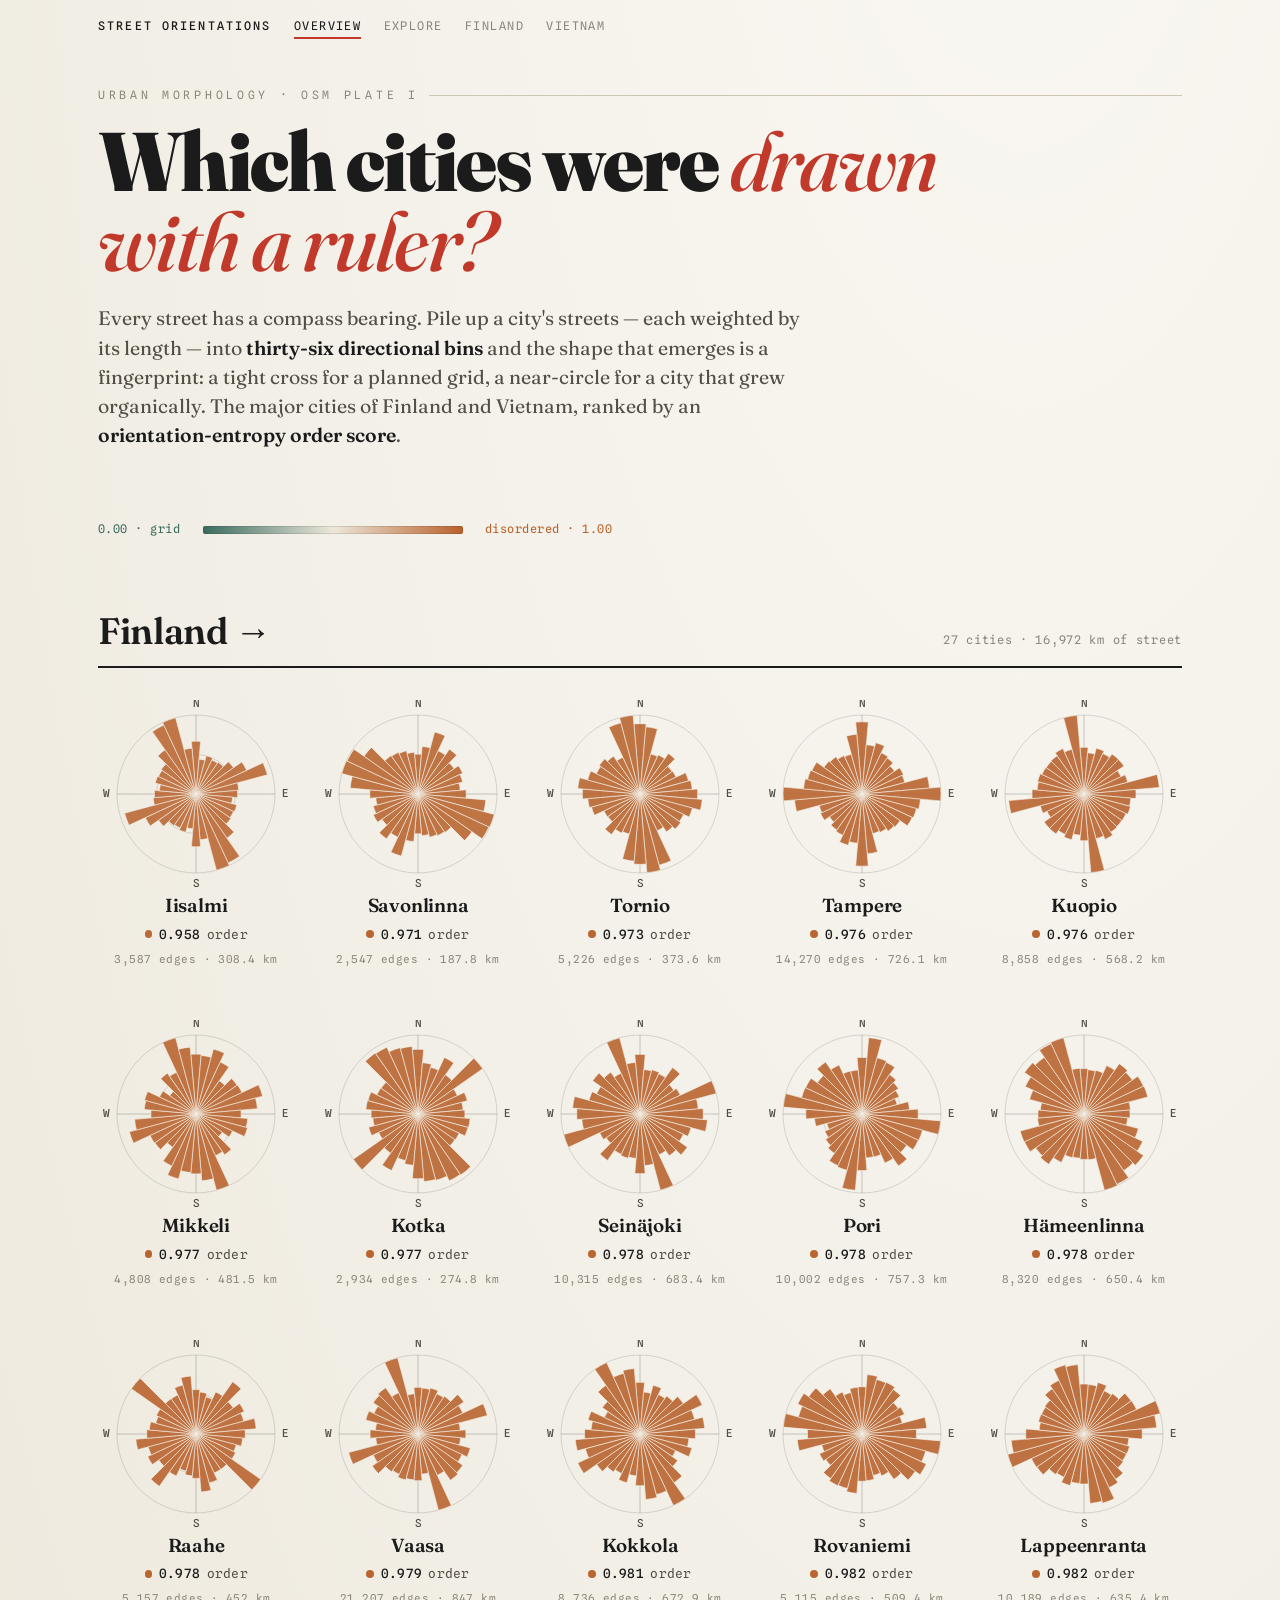
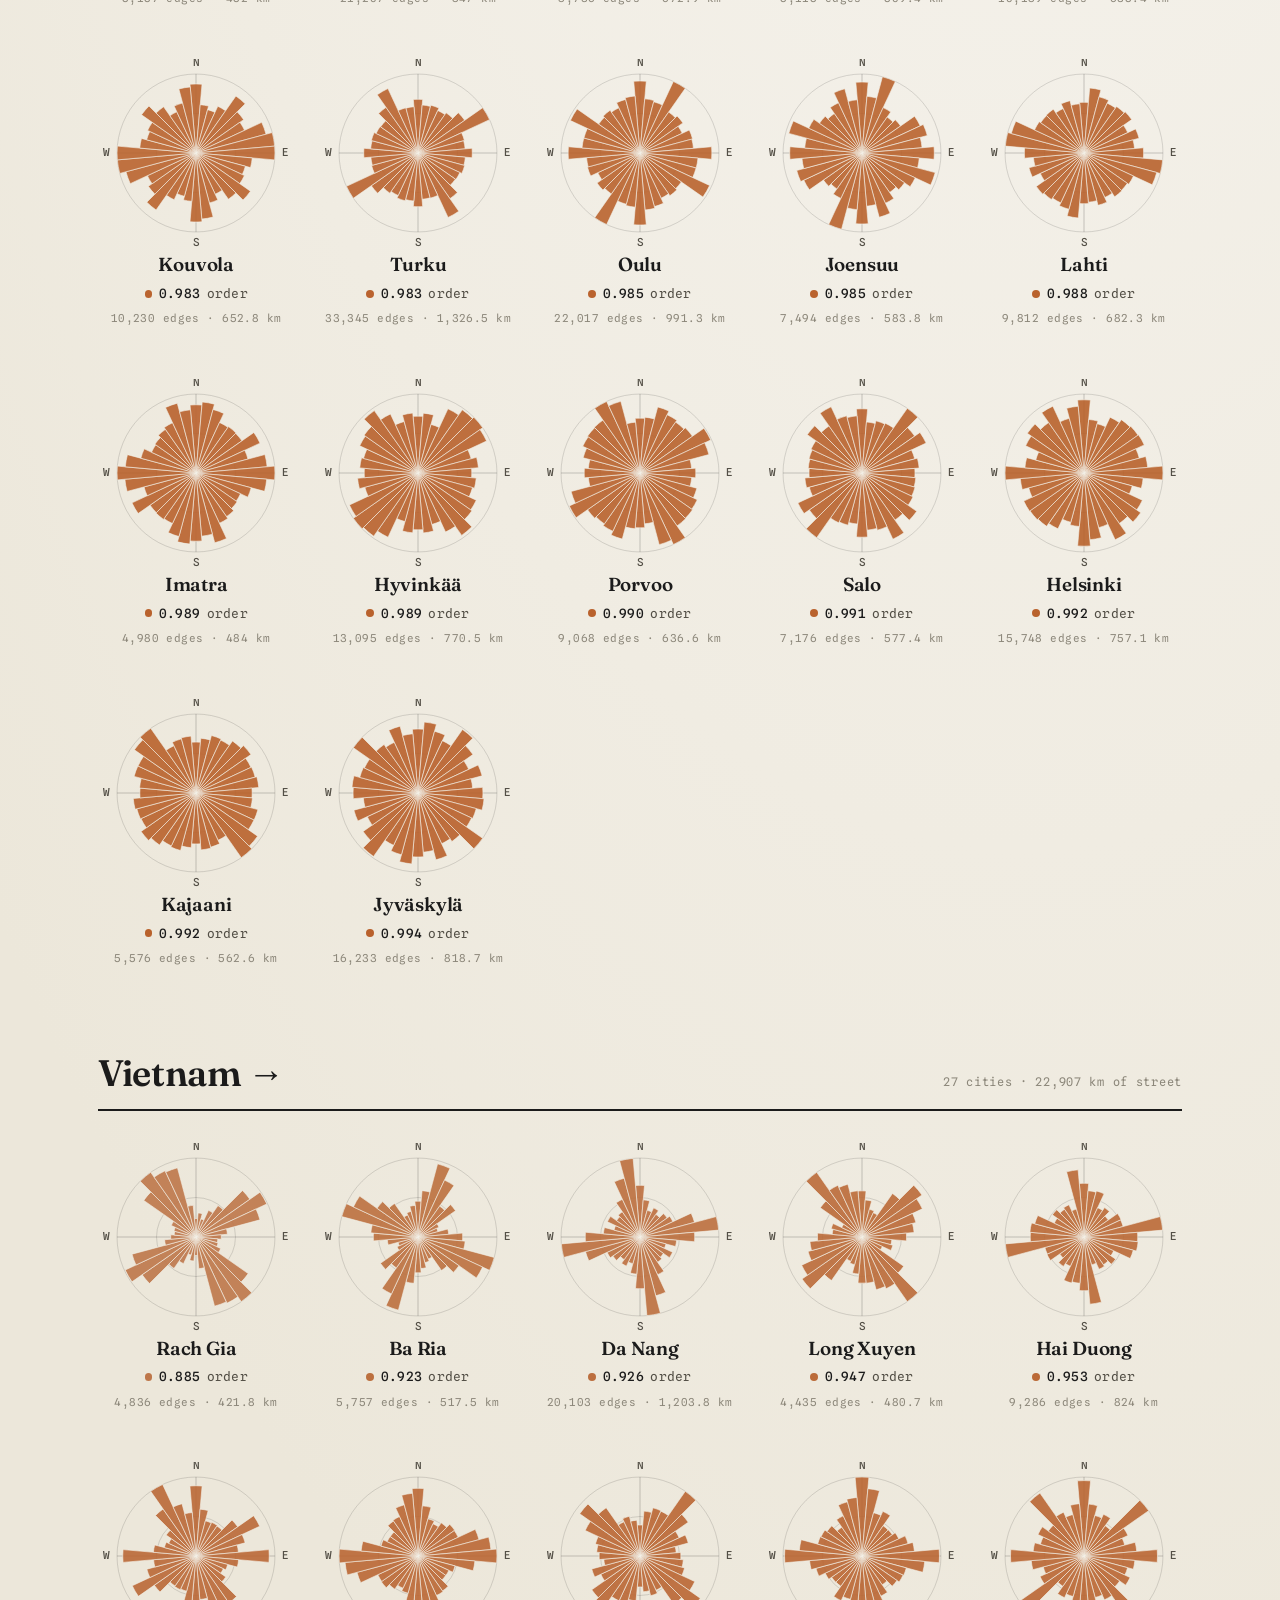
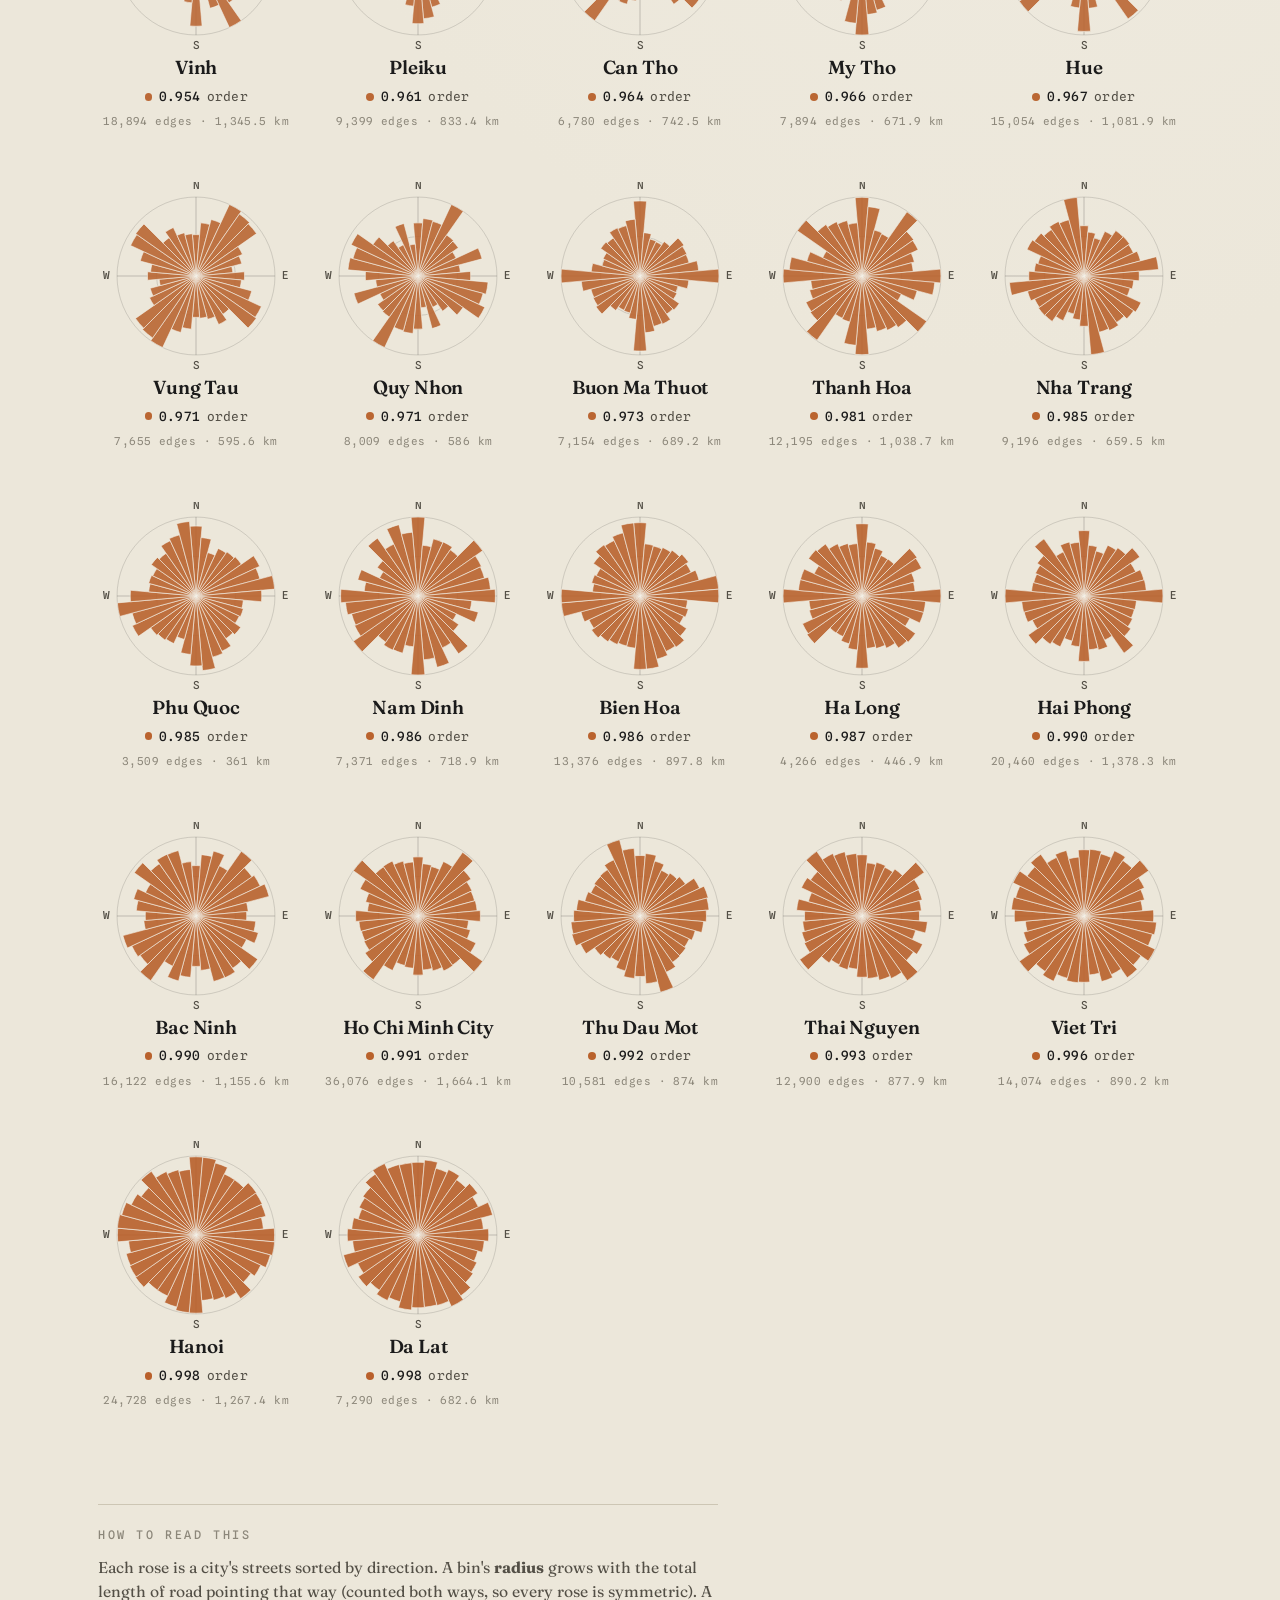
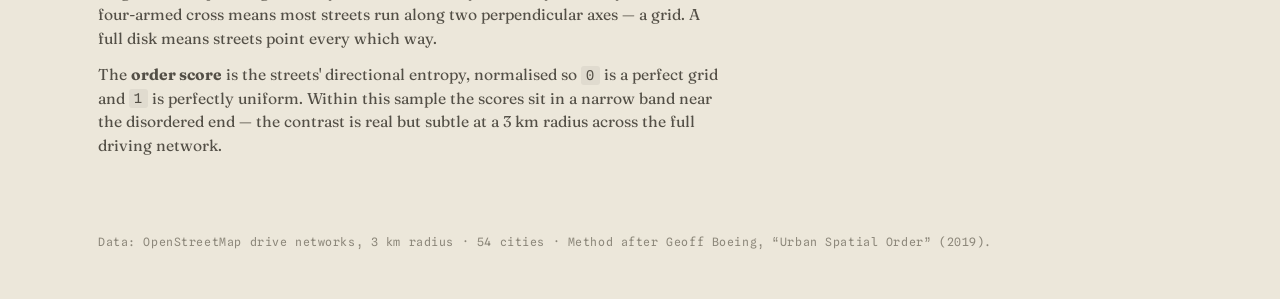
==== commit 16123668: "Update site" ====
--- a/index.html
+++ b/index.html
@@ -56,8 +56,8 @@
   const seq=[...order.filter(c=>present.includes(c)), ...present.filter(c=>!order.includes(c))];
   const slug = c => c.toLowerCase().replace(/[^a-z]/g,"");
   for(const country of seq){
-    const cs=d.cities.filter(c=>c.country===country).sort((a,b)=>a.order_score-b.order_score);
-    const totalKm=cs.reduce((s,c)=>s+(c.total_km||0),0);
+    const cs=d.cities.filter(c=>c.country===country).sort((a,b)=>a.order_score.all-b.order_score.all);
+    const totalKm=cs.reduce((s,c)=>s+(c.total_km.all||0),0);
     const sec=document.createElement("section");
     sec.className="plate";
     sec.innerHTML=`
--- a/app.css
+++ b/app.css
@@ -156,3 +156,9 @@
 .count{font:500 .75rem 'Spline Sans Mono',monospace;color:var(--ink-soft);margin:.3rem 0 1rem}
 .badge{font-weight:500}
 .classnote{display:block;margin-top:.4rem;font-size:.85em;opacity:.8}
+
+/* empty subset: no edges of this rank in the disk */
+.rose.empty figcaption.city{color:var(--ink-faint)}
+.rose.empty .score .val{color:var(--ink-faint);font-style:italic}
+.strip .dot.no-data{opacity:.3;border:1px dashed var(--ink-faint)}
+.filterbar-country{max-width:var(--maxw);margin:0 auto;padding:.6rem clamp(1.2rem,5vw,3rem)}
